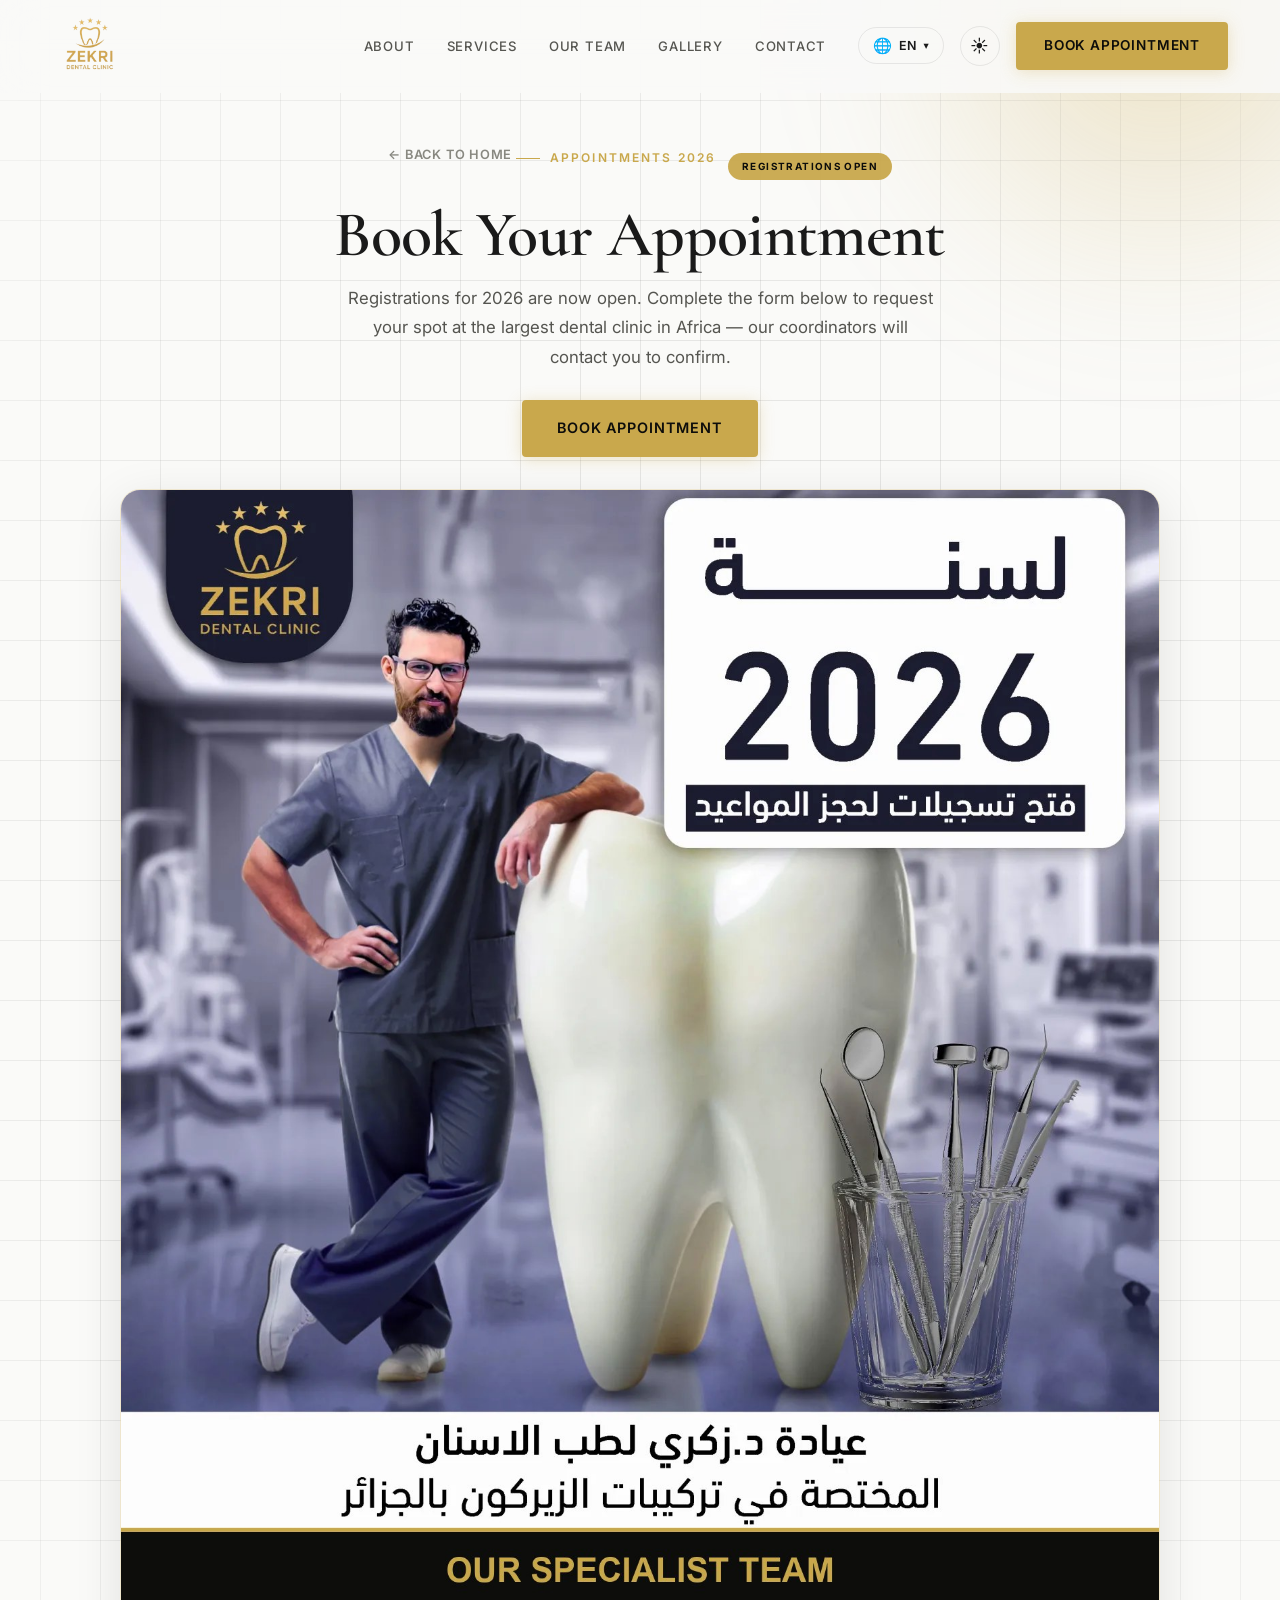
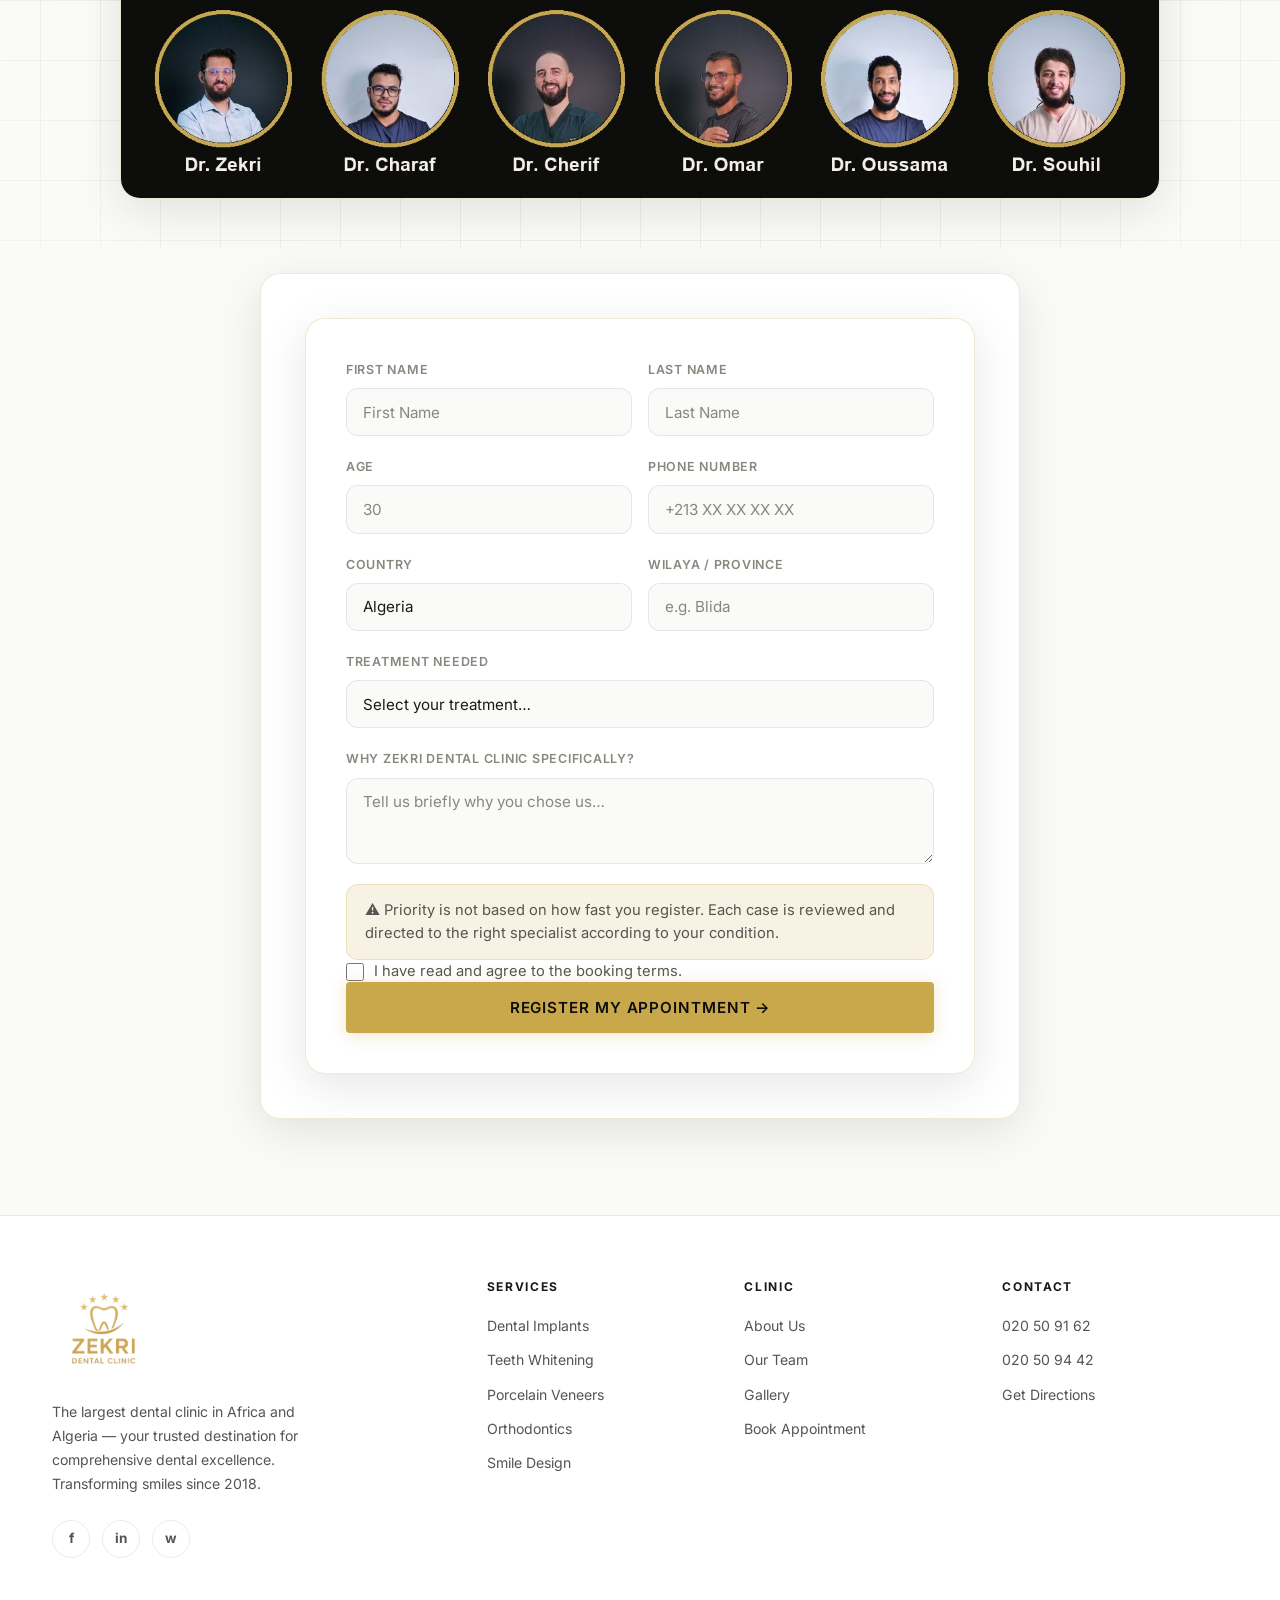
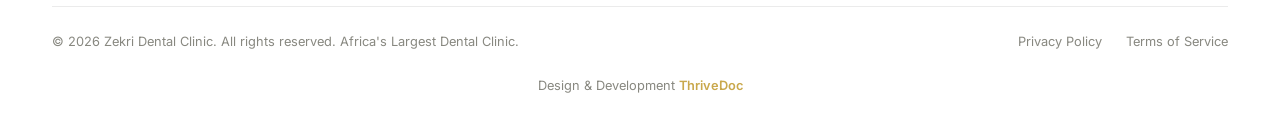
==== appointments.html @ 93ea575d "add zekri website" ====
<!DOCTYPE html>
<html lang="en" dir="ltr" data-theme="light">
<head>
  <meta charset="UTF-8" />
  <meta name="viewport" content="width=device-width, initial-scale=1.0" />
  <title>Book an Appointment — Zekri Dental Clinic</title>
  <link rel="preconnect" href="https://fonts.googleapis.com" />
  <link rel="preconnect" href="https://fonts.gstatic.com" crossorigin />
  <link href="https://fonts.googleapis.com/css2?family=Cormorant+Garamond:ital,wght@0,300;0,400;0,500;0,600;0,700;1,300;1,400&family=Inter:wght@300;400;500;600&family=Cairo:wght@400;500;600;700&display=swap" rel="stylesheet" />
  <link rel="icon" type="image/png" href="logo-mark.png" />
  <link rel="stylesheet" href="style.css?v=27" />
</head>
<body>

  <!-- ═══════════════ NAVIGATION ═══════════════ -->
  <nav class="nav" id="nav">
    <div class="nav__inner">
      <a href="/" class="nav__logo">
        <img src="logo.png?v=27" alt="Zekri Dental Clinic" class="nav__logo-img" />
      </a>

      <ul class="nav__links">
        <li><a href="/#about" data-i18n="nav.about">About</a></li>
        <li><a href="/#services" data-i18n="nav.services">Services</a></li>
        <li><a href="/doctors" data-i18n="nav.team">Our Team</a></li>
        <li><a href="/#gallery" data-i18n="nav.gallery">Gallery</a></li>
        <li><a href="/#contact" data-i18n="nav.contact">Contact</a></li>
      </ul>

      <div class="nav__actions">
        <div class="lang-switch" id="langSwitch">
          <button class="lang-switch__btn" id="langBtn" aria-label="Language">
            <span class="lang-switch__globe">🌐</span>
            <span class="lang-switch__current" id="langCurrent">EN</span>
            <span class="lang-switch__chev">▾</span>
          </button>
          <ul class="lang-switch__menu" id="langMenu">
            <li><button data-lang="en"><span>🇬🇧</span> English</button></li>
            <li><button data-lang="fr"><span>🇫🇷</span> Français</button></li>
            <li><button data-lang="ar"><span>🇩🇿</span> العربية</button></li>
          </ul>
        </div>

        <button class="theme-toggle" id="themeToggle" aria-label="Toggle theme">
          <span class="theme-toggle__icon">☀</span>
        </button>
        <a href="#appt-form" class="btn btn--gold" data-i18n="nav.book">Book Appointment</a>
        <button class="nav__burger" id="burger" aria-label="Menu">
          <span></span><span></span><span></span>
        </button>
      </div>
    </div>

    <div class="nav__mobile" id="mobileMenu">
      <ul>
        <li><a href="/#about" class="mobile-link" data-i18n="nav.about">About</a></li>
        <li><a href="/#services" class="mobile-link" data-i18n="nav.services">Services</a></li>
        <li><a href="/doctors" class="mobile-link" data-i18n="nav.team">Our Team</a></li>
        <li><a href="/#gallery" class="mobile-link" data-i18n="nav.gallery">Gallery</a></li>
        <li><a href="/#contact" class="mobile-link" data-i18n="nav.contact">Contact</a></li>
        <li><a href="#appt-form" class="btn btn--gold mobile-link" data-i18n="nav.book">Book Appointment</a></li>
      </ul>
    </div>
  </nav>

  <!-- ═══════════════ HERO ═══════════════ -->
  <header class="appt-hero">
    <div class="hero__bg">
      <div class="hero__orb hero__orb--1"></div>
      <div class="hero__grid"></div>
    </div>
    <div class="container appt-hero__inner">
      <div class="appt-hero__head reveal">
        <a href="/" class="docs-hero__back" data-i18n="docs.back">← Back to Home</a>
        <div class="appt-hero__eyebrow-row">
          <span class="section-eyebrow" data-i18n="appt.eyebrow">Appointments 2026</span>
          <span class="appt-openpill" data-i18n="appt.open">Registrations Open</span>
        </div>
        <h1 class="appt-hero__title" data-i18n="appt.title">Book Your Appointment</h1>
        <p class="appt-hero__intro" data-i18n="appt.intro">Registrations for 2026 are now open. Complete the form below to request your spot at the largest dental clinic in Africa — our coordinators will contact you to confirm.</p>
        <a href="#appt-form" class="btn btn--gold btn--lg" data-i18n="nav.book">Book Appointment</a>
      </div>

      <div class="appt-poster reveal reveal--delay-1">
        <img src="team-poster.jpg?v=27" alt="Zekri Dental Clinic — Appointments 2026 &amp; Our Specialist Team" />
      </div>
    </div>
  </header>

  <!-- ═══════════════ APPOINTMENT FORM ═══════════════ -->
  <main class="appt-main section" id="appt-form">
    <div class="container">
      <div class="appt-form-card reveal">
        <form class="booking__form" id="bookingForm" onsubmit="handleBooking(event)">

          <div class="form-row">
            <div class="form-group">
              <label for="fname" data-i18n="form.fname">First Name</label>
              <input type="text" id="fname" placeholder="Ahmed" data-i18n-ph="form.fname" required />
            </div>
            <div class="form-group">
              <label for="lname" data-i18n="form.lname">Last Name</label>
              <input type="text" id="lname" placeholder="Benali" data-i18n-ph="form.lname" required />
            </div>
          </div>

          <div class="form-row">
            <div class="form-group">
              <label for="age" data-i18n="form.age">Age</label>
              <input type="number" id="age" min="1" max="120" placeholder="30" required />
            </div>
            <div class="form-group">
              <label for="phone" data-i18n="form.phone">Phone Number</label>
              <input type="tel" id="phone" placeholder="+213 XX XX XX XX" required />
            </div>
          </div>

          <div class="form-row">
            <div class="form-group">
              <label for="country" data-i18n="form.country">Country</label>
              <input type="text" id="country" value="Algeria" required />
            </div>
            <div class="form-group">
              <label for="wilaya" data-i18n="form.wilaya">Wilaya / Province</label>
              <input type="text" id="wilaya" placeholder="e.g. Blida" data-i18n-ph="form.wilaya.ph" required />
            </div>
          </div>

          <div class="form-group">
            <label for="problem" data-i18n="form.problem">Treatment Needed</label>
            <select id="problem" required>
              <option value="" disabled selected data-i18n="form.problem.ph">Select your treatment…</option>
              <option value="zirconia" data-i18n="form.cat.zirconia">Zirconium Crowns or Dental Implants</option>
              <option value="fillings" data-i18n="form.cat.fillings">Fillings & Dental Treatment</option>
              <option value="ortho" data-i18n="form.cat.ortho">Orthodontics (ODF)</option>
              <option value="whitening" data-i18n="form.cat.whitening">Teeth Whitening</option>
            </select>
          </div>

          <!-- Shown only when Zirconium / Implants is selected -->
          <div class="appt-conditional" id="zirconiaBlock" hidden>
            <div class="appt-price" data-i18n="form.zircprice">Zirconium crowns — 43,000 DZD</div>
            <div class="form-group">
              <label for="treattype" data-i18n="form.treattype">Type of Restoration</label>
              <select id="treattype">
                <option value="" disabled selected data-i18n="form.tt.ph">Select restoration type…</option>
                <option data-i18n="form.tt.noimplant">Crowns without implants</option>
                <option data-i18n="form.tt.someimplant">Crowns with some implants</option>
                <option data-i18n="form.tt.fullimplant">Full implantation</option>
              </select>
            </div>
            <div class="appt-notice appt-notice--sm" data-i18n="form.ceramic">⚠️ Ceramic crowns are not available this year.</div>
          </div>

          <div class="form-group">
            <label for="why" data-i18n="form.why">Why Zekri Dental Clinic specifically?</label>
            <textarea id="why" rows="3" placeholder="Tell us briefly why you chose us…" data-i18n-ph="form.why.ph"></textarea>
          </div>

          <div class="appt-notice" data-i18n="form.notice">⚠️ Priority is based on your dental case — not on how quickly you register.</div>

          <label class="appt-check">
            <input type="checkbox" id="terms" required />
            <span data-i18n="form.terms">I have read and agree to the booking terms.</span>
          </label>

          <button type="submit" class="btn btn--gold btn--full" data-i18n="form.register">Register My Appointment →</button>

          <div class="form-success" id="formSuccess" data-i18n="form.success">
            ✓ Thank you! We will contact you within 24 hours.
          </div>
        </form>
      </div>
    </div>
  </main>

  <!-- ═══════════════ FOOTER ═══════════════ -->
  <footer class="footer">
    <div class="container">
      <div class="footer__top">
        <div class="footer__brand">
          <a href="/" class="nav__logo">
            <img src="logo.png?v=27" alt="Zekri Dental Clinic" class="nav__logo-img" />
          </a>
          <p data-i18n="footer.tagline">The largest dental clinic in Africa and Algeria — your trusted destination for comprehensive dental excellence.</p>
          <div class="footer__social">
            <a href="https://www.facebook.com/cabinetdentairezekri/" target="_blank" rel="noopener" aria-label="Facebook">f</a>
            <a href="https://www.instagram.com/zekri_dental_clinic/" target="_blank" rel="noopener" aria-label="Instagram">in</a>
            <a href="#" aria-label="WhatsApp">w</a>
          </div>
        </div>

        <div class="footer__links">
          <div class="footer__col">
            <h4 data-i18n="footer.services">Services</h4>
            <ul>
              <li><a href="/#services" data-i18n="srv.implants.t">Dental Implants</a></li>
              <li><a href="/#services" data-i18n="srv.whitening.t">Teeth Whitening</a></li>
              <li><a href="/#services" data-i18n="srv.veneers.t">Porcelain Veneers</a></li>
              <li><a href="/#services" data-i18n="srv.ortho.t">Orthodontics</a></li>
              <li><a href="/#services" data-i18n="srv.smile.t">Smile Design</a></li>
            </ul>
          </div>
          <div class="footer__col">
            <h4 data-i18n="footer.clinic">Clinic</h4>
            <ul>
              <li><a href="/#about" data-i18n="footer.about">About Us</a></li>
              <li><a href="/doctors" data-i18n="nav.team">Our Team</a></li>
              <li><a href="/#gallery" data-i18n="nav.gallery">Gallery</a></li>
              <li><a href="/appointments" data-i18n="nav.book">Book Appointment</a></li>
            </ul>
          </div>
          <div class="footer__col">
            <h4 data-i18n="footer.contact">Contact</h4>
            <ul>
              <li><a href="tel:020509162">020 50 91 62</a></li>
              <li><a href="tel:020509442">020 50 94 42</a></li>
              <li><a href="https://share.google/34iK57y8YLto9mi32" target="_blank" rel="noopener" data-i18n="contact.directions">Get Directions</a></li>
            </ul>
          </div>
        </div>
      </div>

      <div class="footer__bottom">
        <p data-i18n="footer.copyright">© 2026 Zekri Dental Clinic. All rights reserved. Africa's Largest Dental Clinic.</p>
        <div class="footer__bottom-links">
          <a href="#" data-i18n="footer.privacy">Privacy Policy</a>
          <a href="#" data-i18n="footer.terms">Terms of Service</a>
        </div>
        <p class="footer__credit"><span data-i18n="footer.credit">Conception &amp; Design</span> <a href="https://www.thrivedoc.co/" target="_blank" rel="noopener">ThriveDoc</a></p>
      </div>
    </div>
  </footer>

  <script src="translations.js?v=27"></script>
  <script src="script.js?v=27"></script>
</body>
</html>
---- style.css ----
:root { --gold: #C9A84C; --gold-light: #E8C97A; --gold-dark: #9A7A2E; --gold-glow: rgba(201, 168, 76, 0.15); --gold-border: rgba(201, 168, 76, 0.25); --bg: #FAFAF8; --bg-2: #F4F1EB; --bg-card: #FFFFFF; --text: #1A1A1A; --text-2: #555550; --text-3: #888880; --border: rgba(0,0,0,0.08); --shadow: 0 4px 24px rgba(0,0,0,0.06); --shadow-lg: 0 12px 48px rgba(0,0,0,0.10); --nav-bg: rgba(250, 250, 248, 0.85); --radius: 12px; --radius-lg: 20px; --transition: 0.35s cubic-bezier(0.4,0,0.2,1); }

[data-theme="dark"] { --bg: #0D0D0B; --bg-2: #141410; --bg-card: #1A1A16; --text: #F5F0E8; --text-2: #C0BAA8; --text-3: #706A58; --border: rgba(255,255,255,0.07); --shadow: 0 4px 24px rgba(0,0,0,0.4); --shadow-lg: 0 12px 48px rgba(0,0,0,0.6); --nav-bg: rgba(13, 13, 11, 0.90); }

*, ::before, ::after { box-sizing: border-box; margin: 0px; padding: 0px; }

html { scroll-behavior: smooth; font-size: 16px; }

body { font-family: Inter, system-ui, sans-serif; background: var(--bg); color: var(--text); line-height: 1.7; transition: background var(--transition), color var(--transition); overflow-x: hidden; }

img { display: block; max-width: 100%; }

a { text-decoration: none; color: inherit; }

ul { list-style: none; }

button { cursor: pointer; border-width: medium; border-style: none; border-color: currentcolor; border-image: initial; background: none; font-family: inherit; }

input, select, textarea { font-family: inherit; }

.container { max-width: 1240px; margin: 0px auto; padding: 0px 2rem; }

.section { padding: 6rem 0px; }

h1, h2, h3, h4 { font-family: "Cormorant Garamond", Georgia, serif; line-height: 1.15; letter-spacing: -0.01em; }

em { font-style: italic; color: var(--gold); }

.section-eyebrow { display: inline-flex; align-items: center; gap: 0.6rem; font-size: 0.75rem; font-weight: 600; letter-spacing: 0.18em; text-transform: uppercase; color: var(--gold); margin-bottom: 1rem; }

.section-eyebrow::before { content: ""; width: 24px; height: 1px; background: var(--gold); }

.section-title { font-size: clamp(2rem, 4vw, 3rem); font-weight: 500; margin-bottom: 1rem; }

.section-sub { font-size: 1.05rem; color: var(--text-2); max-width: 560px; }

.section-header { text-align: center; margin-bottom: 4rem; }

.section-header .section-sub { margin: 0px auto; }

.btn { display: inline-flex; align-items: center; gap: 0.5rem; padding: 0.75rem 1.75rem; border-radius: 4px; font-size: 0.85rem; font-weight: 600; letter-spacing: 0.06em; text-transform: uppercase; transition: all var(--transition); white-space: nowrap; }

.btn--gold { background: var(--gold); color: rgb(13, 13, 11); box-shadow: rgba(201, 168, 76, 0.3) 0px 2px 16px; }

.btn--gold:hover { background: var(--gold-light); box-shadow: rgba(201, 168, 76, 0.5) 0px 4px 28px; transform: translateY(-1px); }

.btn--ghost { background: transparent; color: var(--text); border: 1px solid var(--border); }

.btn--ghost:hover { border-color: var(--gold); color: var(--gold); }

.btn--lg { padding: 1rem 2.2rem; font-size: 0.9rem; }

.btn--full { width: 100%; justify-content: center; padding: 1rem; font-size: 0.95rem; }

.reveal { opacity: 0; transform: translateY(32px); transition: opacity 0.7s, transform 0.7s; }

.reveal.visible { opacity: 1; transform: translateY(0px); }

.reveal--delay-1 { transition-delay: 0.1s; }

.reveal--delay-2 { transition-delay: 0.2s; }

.reveal--delay-3 { transition-delay: 0.3s; }

.reveal--delay-4 { transition-delay: 0.4s; }

.nav { position: fixed; top: 0px; left: 0px; right: 0px; z-index: 1000; background: var(--nav-bg); backdrop-filter: blur(20px); border-bottom: 1px solid transparent; transition: all var(--transition); }

.nav.scrolled { border-bottom-color: var(--gold-border); box-shadow: var(--shadow); }

.nav__inner { max-width: 1240px; margin: 0px auto; padding: 0px 2rem; height: 92px; display: flex; align-items: center; gap: 2rem; }

.nav__logo { display: flex; align-items: center; gap: 0.6rem; flex-shrink: 0; }

.nav__logo-img { height: 76px; width: auto; display: block; flex-shrink: 0; }

.footer__brand .nav__logo-img { height: 104px; }

@media (max-width: 560px) {
  .nav__logo-img { height: 60px; }
}

.nav__logo-text { font-family: "Cormorant Garamond", serif; font-size: 1.4rem; font-weight: 600; letter-spacing: 0.12em; color: var(--text); }

.nav__logo-sub { font-size: 0.6rem; font-weight: 600; letter-spacing: 0.2em; text-transform: uppercase; color: var(--gold); padding-left: 0.4rem; border-left: 1px solid var(--gold-border); }

.nav__links { display: flex; align-items: center; gap: 2rem; margin-left: auto; }

.nav__links a { font-size: 0.82rem; font-weight: 500; letter-spacing: 0.06em; text-transform: uppercase; color: var(--text-2); transition: color var(--transition); position: relative; }

.nav__links a::after { content: ""; position: absolute; bottom: -3px; left: 0px; width: 0px; height: 1px; background: var(--gold); transition: width var(--transition); }

.nav__links a:hover { color: var(--gold); }

.nav__links a:hover::after { width: 100%; }

.nav__actions { display: flex; align-items: center; gap: 1rem; flex-shrink: 0; }

.theme-toggle { width: 40px; height: 40px; border-radius: 50%; border: 1px solid var(--border); display: flex; align-items: center; justify-content: center; font-size: 1.1rem; transition: all var(--transition); color: var(--text); }

.theme-toggle:hover { border-color: var(--gold); color: var(--gold); }

.lang-switch { position: relative; }

.lang-switch__btn { display: flex; align-items: center; gap: 0.4rem; padding: 0.5rem 0.85rem; border: 1px solid var(--border); border-radius: 100px; color: var(--text); font-size: 0.78rem; font-weight: 600; letter-spacing: 0.05em; transition: all var(--transition); }

.lang-switch__btn:hover { border-color: var(--gold); color: var(--gold); }

.lang-switch__globe { font-size: 0.95rem; }

.lang-switch__chev { font-size: 0.65rem; transition: transform var(--transition); }

.lang-switch.open .lang-switch__chev { transform: rotate(180deg); }

.lang-switch__menu { position: absolute; top: calc(100% + 0.5rem); right: 0px; min-width: 160px; background: var(--bg-card); border: 1px solid var(--gold-border); border-radius: var(--radius); box-shadow: var(--shadow-lg); padding: 0.4rem; opacity: 0; visibility: hidden; transform: translateY(-8px); transition: all var(--transition); z-index: 1100; }

.lang-switch.open .lang-switch__menu { opacity: 1; visibility: visible; transform: translateY(0px); }

.lang-switch__menu li { width: 100%; }

.lang-switch__menu button { display: flex; align-items: center; gap: 0.7rem; width: 100%; padding: 0.65rem 0.85rem; border-radius: 8px; color: var(--text-2); font-size: 0.9rem; font-weight: 500; text-align: left; transition: all var(--transition); }

.lang-switch__menu button span { font-size: 1.1rem; }

.lang-switch__menu button:hover { background: var(--gold-glow); color: var(--gold); }

.lang-switch__menu button.active { background: var(--gold-glow); color: var(--gold); }

.nav__burger { display: none; flex-direction: column; gap: 5px; padding: 8px; }

.nav__burger span { display: block; width: 22px; height: 2px; background: var(--text); transition: all var(--transition); border-radius: 2px; }

.nav__burger.open span:nth-child(1) { transform: translateY(7px) rotate(45deg); }

.nav__burger.open span:nth-child(2) { opacity: 0; }

.nav__burger.open span:nth-child(3) { transform: translateY(-7px) rotate(-45deg); }

.nav__mobile { display: none; padding: 1.5rem 2rem 2rem; border-top: 1px solid var(--border); }

.nav__mobile.open { display: block; }

.nav__mobile ul { display: flex; flex-direction: column; gap: 1rem; }

.nav__mobile a { font-size: 1rem; font-weight: 500; color: var(--text-2); }

.nav__mobile a:hover { color: var(--gold); }

.hero { min-height: 100vh; display: flex; align-items: center; justify-content: center; position: relative; padding: 10rem 2rem 6rem; overflow: hidden; }

.hero__bg { position: absolute; inset: 0px; pointer-events: none; }

.hero__orb { position: absolute; border-radius: 50%; filter: blur(80px); opacity: 0.35; }

.hero__orb--1 { width: 600px; height: 600px; background: radial-gradient(circle, var(--gold) 0%, transparent 70%); top: -200px; right: -100px; animation: 8s ease-in-out 0s infinite normal none running float; }

.hero__orb--2 { width: 400px; height: 400px; background: radial-gradient(circle, var(--gold-dark) 0%, transparent 70%); bottom: -100px; left: -100px; animation: 10s ease-in-out 0s infinite reverse none running float; }

@keyframes float { 
  0%, 100% { transform: translateY(0px) scale(1); }
  50% { transform: translateY(-30px) scale(1.05); }
}

.hero__grid { position: absolute; inset: 0px; background-image: linear-gradient(var(--border) 1px, transparent 1px),
    linear-gradient(90deg, var(--border) 1px, transparent 1px); background-size: 60px 60px; mask-image: radial-gradient(80% 80%, black 40%, transparent 100%); }

.hero__content { position: relative; text-align: center; max-width: 800px; }

.hero__badge { display: inline-flex; align-items: center; gap: 0.6rem; padding: 0.5rem 1.2rem; border: 1px solid var(--gold-border); border-radius: 100px; font-size: 0.78rem; font-weight: 600; letter-spacing: 0.1em; text-transform: uppercase; color: var(--gold); margin-bottom: 2rem; background: var(--gold-glow); }

.hero__badge-dot { width: 6px; height: 6px; border-radius: 50%; background: var(--gold); animation: 2s ease 0s infinite normal none running pulse; }

@keyframes pulse { 
  0%, 100% { opacity: 1; transform: scale(1); }
  50% { opacity: 0.5; transform: scale(1.4); }
}

.hero__title { font-size: clamp(3rem, 8vw, 6rem); font-weight: 400; line-height: 1.05; margin-bottom: 1.5rem; letter-spacing: -0.02em; }

.hero__sub { font-size: 1.1rem; color: var(--text-2); line-height: 1.8; margin-bottom: 2.5rem; }

.hero__cta { display: flex; gap: 1rem; justify-content: center; flex-wrap: wrap; margin-bottom: 4rem; }

.hero__stats { display: flex; align-items: center; justify-content: center; gap: 0px; flex-wrap: wrap; padding: 2rem; background: var(--bg-card); border: 1px solid var(--gold-border); border-radius: var(--radius-lg); box-shadow: var(--shadow-lg); }

.stat { display: flex; flex-direction: column; align-items: center; padding: 0px 2.5rem; }

.stat__num { font-family: "Cormorant Garamond", serif; font-size: 2.5rem; font-weight: 600; color: var(--gold); line-height: 1; }

.stat__label { font-size: 0.75rem; color: var(--text-3); text-transform: uppercase; letter-spacing: 0.08em; margin-top: 0.3rem; }

.stat__divider { width: 1px; height: 40px; background: var(--border); }

.hero__scroll { position: absolute; bottom: 2.5rem; left: 50%; transform: translateX(-50%); display: flex; flex-direction: column; align-items: center; gap: 0.75rem; color: var(--text-3); font-size: 0.7rem; letter-spacing: 0.14em; text-transform: uppercase; }

.hero__scroll-line { width: 1px; height: 40px; background: linear-gradient(to bottom, var(--gold), transparent); animation: 2s ease-in-out 0s infinite normal none running scrollLine; }

@keyframes scrollLine { 
  0%, 100% { opacity: 1; height: 40px; }
  50% { opacity: 0.4; height: 20px; }
}

.marquee-strip { background: var(--gold); overflow: hidden; padding: 0.9rem 0px; }

.marquee-track { display: flex; gap: 2rem; width: max-content; animation: 30s linear 0s infinite normal none running marquee; }

.marquee-track span { font-size: 0.8rem; font-weight: 600; letter-spacing: 0.12em; text-transform: uppercase; color: rgb(13, 13, 11); white-space: nowrap; }

.marquee-dot { color: rgba(13, 13, 11, 0.4) !important; }

@keyframes marquee { 
  0% { transform: translateX(0px); }
  100% { transform: translateX(-50%); }
}

.about { background: var(--bg-2); }

.about__grid { display: grid; grid-template-columns: 1fr 1fr; gap: 5rem; align-items: center; }

.about__img-wrap { position: relative; }

.about__img-placeholder { aspect-ratio: 4 / 5; background: var(--bg-card); border: 1px solid var(--gold-border); border-radius: var(--radius-lg); display: flex; align-items: center; justify-content: center; overflow: hidden; box-shadow: var(--shadow-lg); }

.about__img-icon { font-size: 8rem; opacity: 0.08; }

.about__img { position: absolute; inset: 0px; width: 100%; height: 100%; object-fit: cover; object-position: center top; }

.about__badge-float { position: absolute; top: -1.5rem; right: -1.5rem; background: var(--gold); color: rgb(13, 13, 11); border-radius: var(--radius); padding: 1.2rem 1.5rem; text-align: center; box-shadow: rgba(201, 168, 76, 0.4) 0px 8px 32px; }

.about__badge-num { display: block; font-family: "Cormorant Garamond", serif; font-size: 2rem; font-weight: 700; line-height: 1; }

.about__badge-txt { font-size: 0.7rem; font-weight: 600; letter-spacing: 0.1em; text-transform: uppercase; }

.about__accent-card { position: absolute; bottom: -1.5rem; left: -1.5rem; background: var(--bg-card); border: 1px solid var(--gold-border); border-radius: var(--radius); padding: 1.2rem 1.5rem; box-shadow: var(--shadow-lg); }

.about__accent-num { display: block; font-family: "Cormorant Garamond", serif; font-size: 1.8rem; font-weight: 600; color: var(--gold); line-height: 1; }

.about__accent-txt { font-size: 0.72rem; color: var(--text-3); text-transform: uppercase; letter-spacing: 0.08em; }

.about__lead { font-size: 1.15rem; font-weight: 500; color: var(--text); margin-bottom: 1rem; }

.about__body { color: var(--text-2); margin-bottom: 2rem; }

.about__pillars { display: flex; flex-direction: column; gap: 1.25rem; margin-bottom: 2rem; }

.pillar { display: flex; gap: 1rem; align-items: flex-start; }

.pillar__icon { color: var(--gold); font-size: 1.2rem; flex-shrink: 0; margin-top: 0.1rem; }

.pillar strong { display: block; font-weight: 600; margin-bottom: 0.2rem; }

.pillar p { font-size: 0.9rem; color: var(--text-2); margin: 0px; }

.services { background: var(--bg); }

.services__grid { display: grid; grid-template-columns: repeat(4, 1fr); gap: 1.5rem; }

.service-card { background: var(--bg-card); border: 1px solid var(--border); border-radius: var(--radius-lg); padding: 2rem 1.75rem; transition: all var(--transition); position: relative; overflow: hidden; }

.service-card::before { content: ""; position: absolute; top: 0px; left: 0px; right: 0px; height: 2px; background: linear-gradient(90deg, var(--gold), var(--gold-light)); transform: scaleX(0); transition: transform var(--transition); transform-origin: left center; }

.service-card:hover { border-color: var(--gold-border); box-shadow: var(--shadow-lg), 0 0 0 1px var(--gold-border); transform: translateY(-4px); }

.service-card:hover::before { transform: scaleX(1); }

.service-card__icon { width: 58px; height: 58px; margin-bottom: 1.5rem; border-radius: 16px; display: flex; align-items: center; justify-content: center; position: relative; overflow: hidden; background: var(--gold-glow); border: 1px solid var(--gold-border); transition: transform 0.45s cubic-bezier(0.34, 1.56, 0.64, 1), background 0.45s, border-color 0.45s, box-shadow 0.45s; }

.service-card__icon svg { width: 28px; height: 28px; fill: none; stroke: var(--gold); stroke-width: 1.6; stroke-linecap: round; stroke-linejoin: round; position: relative; z-index: 2; transition: stroke 0.45s, transform 0.55s cubic-bezier(0.34, 1.56, 0.64, 1); }

.service-card__icon::before { content: ""; position: absolute; inset: 0px; z-index: 1; background: linear-gradient(115deg, transparent 38%, rgba(232, 201, 122, 0.55) 50%, transparent 62%); transform: translateX(-130%); animation: 6s ease-in-out 0s infinite normal none running iconSheen; }

@keyframes iconSheen { 
  0%, 12%, 100% { transform: translateX(-130%); }
  20% { transform: translateX(130%); }
}

.services__grid .service-card:nth-child(2) .service-card__icon::before { animation-delay: 0.5s; }

.services__grid .service-card:nth-child(3) .service-card__icon::before { animation-delay: 1s; }

.services__grid .service-card:nth-child(4) .service-card__icon::before { animation-delay: 1.5s; }

.services__grid .service-card:nth-child(5) .service-card__icon::before { animation-delay: 2s; }

.services__grid .service-card:nth-child(6) .service-card__icon::before { animation-delay: 2.5s; }

.services__grid .service-card:nth-child(7) .service-card__icon::before { animation-delay: 3s; }

.services__grid .service-card:nth-child(8) .service-card__icon::before { animation-delay: 3.5s; }

.service-card:hover .service-card__icon { background: linear-gradient(135deg, var(--gold-dark), var(--gold) 55%, var(--gold-light)); border-color: var(--gold); box-shadow: rgba(201, 168, 76, 0.45) 0px 10px 26px; transform: translateY(-5px) rotate(-7deg) scale(1.05); }

.service-card:hover .service-card__icon svg { stroke: rgb(13, 13, 11); transform: rotate(7deg) scale(1.08); }

@media (prefers-reduced-motion: reduce) {
  .service-card__icon::before { animation: auto ease 0s 1 normal none running none; }
}

.service-card h3 { font-family: "Cormorant Garamond", serif; font-size: 1.3rem; font-weight: 600; margin-bottom: 0.75rem; }

.service-card p { font-size: 0.88rem; color: var(--text-2); line-height: 1.65; margin-bottom: 1.25rem; }

.service-card__tag { display: inline-block; padding: 0.2rem 0.7rem; background: var(--gold-glow); border: 1px solid var(--gold-border); border-radius: 100px; font-size: 0.68rem; font-weight: 600; letter-spacing: 0.1em; text-transform: uppercase; color: var(--gold); margin-bottom: 1rem; }

.service-card__link { font-size: 0.82rem; font-weight: 600; color: var(--gold); letter-spacing: 0.04em; transition: gap var(--transition); display: inline-flex; gap: 0.4rem; }

.service-card__link:hover { gap: 0.7rem; }

.experience-banner { background: linear-gradient(135deg, var(--gold-dark) 0%, var(--gold) 50%, var(--gold-light) 100%); padding: 5rem 0px; }

[data-theme="dark"] .experience-banner { background: linear-gradient(135deg, rgb(26, 22, 0) 0%, rgb(42, 32, 0) 50%, rgb(26, 22, 0) 100%); border-top: 1px solid var(--gold-border); border-bottom: 1px solid var(--gold-border); }

.experience-banner__inner { display: grid; grid-template-columns: 1fr 1fr; gap: 4rem; align-items: center; }

.experience-banner__text h2 { font-size: clamp(1.8rem, 3vw, 2.6rem); font-weight: 500; color: rgb(13, 13, 11); margin-bottom: 1rem; }

[data-theme="dark"] .experience-banner__text h2 { color: var(--text); }

.experience-banner__text h2 em { color: rgb(13, 13, 11); font-style: italic; }

[data-theme="dark"] .experience-banner__text h2 em { color: var(--gold); }

.experience-banner__text p { color: rgba(13, 13, 11, 0.75); margin-bottom: 2rem; line-height: 1.8; }

[data-theme="dark"] .experience-banner__text p { color: var(--text-2); }

[data-theme="dark"] .experience-banner__text .btn--gold { background: var(--gold); color: rgb(13, 13, 11); }

.experience-banner__features { display: grid; grid-template-columns: 1fr 1fr; gap: 1rem; }

.exp-feat { display: flex; align-items: center; gap: 0.75rem; background: rgba(13, 13, 11, 0.12); border-radius: var(--radius); padding: 0.9rem 1.1rem; font-size: 0.85rem; font-weight: 600; color: rgb(13, 13, 11); }

[data-theme="dark"] .exp-feat { background: rgba(201, 168, 76, 0.1); color: var(--text); border: 1px solid var(--gold-border); }

.exp-feat__icon { display: inline-flex; align-items: center; justify-content: center; width: 26px; height: 26px; flex-shrink: 0; }

.exp-feat__icon svg { width: 22px; height: 22px; fill: none; stroke: rgb(13, 13, 11); stroke-width: 1.7; stroke-linecap: round; stroke-linejoin: round; transition: transform 0.4s cubic-bezier(0.34, 1.56, 0.64, 1); }

[data-theme="dark"] .exp-feat__icon svg { stroke: var(--gold); }

.exp-feat:hover .exp-feat__icon svg { transform: scale(1.15); }

.team { background: var(--bg-2); }

.team__grid { display: grid; grid-template-columns: repeat(4, 1fr); gap: 1.5rem; }

.team-card { background: var(--bg-card); border: 1px solid var(--border); border-radius: var(--radius-lg); overflow: hidden; transition: all var(--transition); }

.team-card:hover { border-color: var(--gold-border); box-shadow: var(--shadow-lg); transform: translateY(-4px); }

.team-card__photo { height: 240px; background: linear-gradient(135deg, var(--gold-dark), var(--gold)); display: flex; align-items: center; justify-content: center; position: relative; overflow: hidden; }

.team-card__img { position: absolute; inset: 0px; width: 100%; height: 100%; object-fit: cover; object-position: center 20%; transition: transform 0.6s cubic-bezier(0.4, 0, 0.2, 1); }

.team-card:hover .team-card__img { transform: scale(1.06); }

.team-card__avatar { width: 80px; height: 80px; border-radius: 50%; background: rgba(255, 255, 255, 0.2); border: 2px solid rgba(255, 255, 255, 0.4); display: flex; align-items: center; justify-content: center; font-family: "Cormorant Garamond", serif; font-size: 1.6rem; font-weight: 600; color: white; }

.team-card__info { padding: 1.5rem; }

.team-card__info h3 { font-family: "Cormorant Garamond", serif; font-size: 1.3rem; font-weight: 600; margin-bottom: 0.3rem; }

.team-card__role { display: block; font-size: 0.75rem; font-weight: 600; color: var(--gold); text-transform: uppercase; letter-spacing: 0.08em; margin-bottom: 0.75rem; }

.team-card__info p { font-size: 0.85rem; color: var(--text-2); line-height: 1.6; margin-bottom: 1rem; }

.team-card__creds { display: flex; flex-direction: column; gap: 0.3rem; }

.team-card__creds span { font-size: 0.78rem; color: var(--text-3); }

.team__more { margin-top: 2.5rem; display: flex; align-items: center; justify-content: space-between; gap: 2rem; flex-wrap: wrap; padding: 2rem 2.5rem; background: var(--bg-card); border: 1px solid var(--gold-border); border-radius: var(--radius-lg); box-shadow: var(--shadow); position: relative; overflow: hidden; }

.team__more::before { content: ""; position: absolute; inset: 0px; background: radial-gradient(ellipse 50% 100% at 0% 50%, var(--gold-glow), transparent 70%); pointer-events: none; }

.team__more-text { display: flex; align-items: center; gap: 1.5rem; position: relative; }

.team__more-num { font-family: "Cormorant Garamond", serif; font-size: 3.2rem; font-weight: 700; color: var(--gold); line-height: 1; flex-shrink: 0; }

.team__more-text strong { display: block; font-size: 1.1rem; font-weight: 600; margin-bottom: 0.25rem; }

.team__more-text p { font-size: 0.9rem; color: var(--text-2); margin: 0px; max-width: 440px; }

.team__more .btn { position: relative; flex-shrink: 0; }

@media (max-width: 600px) {
  .team__more { flex-direction: column; align-items: flex-start; padding: 1.75rem; }
  .team__more-num { font-size: 2.6rem; }
}

.docs-hero { position: relative; padding: 11rem 0px 3.5rem; overflow: hidden; text-align: center; background: var(--bg-2); border-bottom: 1px solid var(--border); }

.docs-hero__inner { position: relative; }

.docs-hero__back { display: inline-block; font-size: 0.8rem; font-weight: 600; letter-spacing: 0.06em; text-transform: uppercase; color: var(--text-3); margin-bottom: 1.5rem; transition: color var(--transition); }

.docs-hero__back:hover { color: var(--gold); }

.docs-hero .section-eyebrow::before { display: none; }

.docs-hero__title { font-size: clamp(2.4rem, 5vw, 3.8rem); font-weight: 500; margin-bottom: 1rem; }

.docs-hero__sub { font-size: 1.05rem; color: var(--text-2); max-width: 580px; margin: 0px auto; }

.docs-main { background: var(--bg); }

.dept { margin-bottom: 3.5rem; }

.dept:last-child { margin-bottom: 0px; }

.dept__title { display: flex; align-items: center; gap: 1.25rem; font-family: "Cormorant Garamond", serif; font-size: 1.7rem; font-weight: 600; margin-bottom: 1.75rem; }

.dept__title::after { content: ""; flex: 1 1 0%; height: 1px; background: var(--border); }

.dept__count { flex: 0 0 auto; font-family: Inter, sans-serif; font-size: 0.72rem; font-weight: 700; color: var(--gold); background: var(--gold-glow); border: 1px solid var(--gold-border); border-radius: 100px; padding: 0.2rem 0.7rem; letter-spacing: 0.04em; }

.team-card__avatar--icon { background: rgba(255, 255, 255, 0.16); }

.team-card__avatar--f { background: linear-gradient(135deg, rgb(183, 110, 90), rgb(232, 180, 160)); }

.team-card__avatar svg { width: 36px; height: 36px; fill: none; stroke: rgb(255, 255, 255); stroke-width: 1.5; stroke-linecap: round; stroke-linejoin: round; }

.docs-cta { background: linear-gradient(135deg, var(--gold-dark) 0%, var(--gold) 50%, var(--gold-light) 100%); padding: 4rem 0px; }

[data-theme="dark"] .docs-cta { background: linear-gradient(135deg, rgb(26, 22, 0) 0%, rgb(42, 32, 0) 50%, rgb(26, 22, 0) 100%); border-top: 1px solid var(--gold-border); border-bottom: 1px solid var(--gold-border); }

.docs-cta__inner { display: flex; align-items: center; justify-content: space-between; gap: 2rem; flex-wrap: wrap; }

.docs-cta__inner h2 { font-size: clamp(1.6rem, 3vw, 2.4rem); font-weight: 500; color: rgb(13, 13, 11); }

[data-theme="dark"] .docs-cta__inner h2 { color: var(--text); }

[data-theme="dark"] .docs-cta__inner .btn--gold { background: var(--gold); color: rgb(13, 13, 11); }

@media (max-width: 600px) {
  .docs-cta__inner { flex-direction: column; text-align: center; }
}

.gallery { background: var(--bg); }

.vgallery { display: flex; flex-direction: column; gap: 1.75rem; }

.vcard { display: block; width: 100%; text-align: left; background: none; border-width: medium; border-style: none; border-color: currentcolor; border-image: initial; padding: 0px; cursor: pointer; font-family: inherit; }

.vcard__media { position: relative; aspect-ratio: 9 / 16; border-radius: var(--radius-lg); overflow: hidden; border: 1px solid var(--border); transition: transform var(--transition), box-shadow var(--transition), border-color var(--transition); }

.vcard--featured { display: grid; grid-template-columns: 300px 1fr; gap: 2.75rem; align-items: center; padding: 1.75rem; background: var(--bg-card); border: 1px solid var(--gold-border); border-radius: var(--radius-lg); position: relative; overflow: hidden; }

.vcard--featured::before { content: ""; position: absolute; inset: 0px; background: radial-gradient(ellipse 60% 80% at 85% 50%, var(--gold-glow), transparent 70%); pointer-events: none; }

.vcard--featured .vcard__media { width: 300px; max-width: 100%; box-shadow: var(--shadow-lg); }

.vcard__feat-text { position: relative; display: flex; flex-direction: column; align-items: flex-start; gap: 1rem; }

.vcard__feat-eyebrow { padding: 0.35rem 0.9rem; border-radius: 100px; background: rgba(201, 168, 76, 0.92); color: rgb(13, 13, 11); font-size: 0.68rem; font-weight: 700; letter-spacing: 0.16em; text-transform: uppercase; }

.vcard__feat-title { font-family: "Cormorant Garamond", serif; font-size: clamp(1.8rem, 3.4vw, 3rem); font-weight: 600; color: var(--text); line-height: 1.1; }

.vcard__feat-cta { display: inline-flex; align-items: center; gap: 0.4rem; margin-top: 0.4rem; color: var(--gold); font-weight: 600; font-size: 0.95rem; transition: gap var(--transition); }

.vcard--featured:hover .vcard__feat-cta { gap: 0.85rem; }

.vreels { display: grid; grid-template-columns: repeat(5, 1fr); gap: 1.25rem; }

.vcard:hover .vcard__media { transform: translateY(-5px); box-shadow: var(--shadow-lg); border-color: var(--gold-border); }

.vcard__video { position: absolute; inset: 0px; width: 100%; height: 100%; object-fit: cover; }

.vgrad--1 { background: linear-gradient(135deg, rgb(26, 20, 0), rgb(61, 46, 0)); }

.vgrad--2 { background: linear-gradient(135deg, rgb(13, 26, 13), rgb(26, 58, 26)); }

.vgrad--3 { background: linear-gradient(135deg, rgb(13, 13, 26), rgb(26, 26, 58)); }

.vgrad--4 { background: linear-gradient(135deg, rgb(26, 13, 13), rgb(58, 26, 26)); }

.vgrad--5 { background: linear-gradient(135deg, rgb(26, 26, 13), rgb(46, 46, 0)); }

.vgrad--6 { background: linear-gradient(135deg, rgb(13, 26, 24), rgb(14, 46, 42)); }

.vcard__badge { position: absolute; top: 0.9rem; left: 0.9rem; z-index: 3; padding: 0.28rem 0.7rem; border-radius: 100px; background: rgba(13, 13, 11, 0.55); backdrop-filter: blur(6px); border: 1px solid var(--gold-border); color: var(--gold); font-size: 0.62rem; font-weight: 700; letter-spacing: 0.14em; text-transform: uppercase; }

.vcard__play { position: absolute; z-index: 3; top: 50%; left: 50%; transform: translate(-50%, -50%); width: 62px; height: 62px; border-radius: 50%; display: flex; align-items: center; justify-content: center; background: rgba(201, 168, 76, 0.92); box-shadow: rgba(201, 168, 76, 0.45) 0px 8px 28px; transition: transform var(--transition), background var(--transition); }

.vcard__play::after { content: ""; position: absolute; inset: -8px; border-radius: 50%; border: 1px solid rgba(201, 168, 76, 0.5); animation: 2.6s ease-out 0s infinite normal none running playPulse; }

@keyframes playPulse { 
  0% { transform: scale(1); opacity: 0.7; }
  100% { transform: scale(1.5); opacity: 0; }
}

.vcard__play svg { width: 26px; height: 26px; fill: rgb(13, 13, 11); margin-left: 3px; }

.vcard:hover .vcard__play { transform: translate(-50%, -50%) scale(1.12); background: var(--gold-light); }

.vcard__play--lg { width: 78px; height: 78px; }

.vcard__play--lg svg { width: 32px; height: 32px; margin-left: 4px; }

.is-rtl .vcard__feat-text { align-items: flex-start; text-align: right; }

.vcard__media::after { content: ""; position: absolute; inset: 0px; z-index: 2; background: linear-gradient(transparent 55%, rgba(0, 0, 0, 0.45)); pointer-events: none; }

.vcard__info { padding: 1rem 0.25rem 0px; }

.vcard__tag { display: block; font-size: 0.7rem; font-weight: 600; letter-spacing: 0.12em; text-transform: uppercase; color: var(--gold); margin-bottom: 0.35rem; }

.vcard__info h3 { font-family: "Cormorant Garamond", serif; font-size: 1.35rem; font-weight: 600; color: var(--text); }

.vlightbox { position: fixed; inset: 0px; z-index: 9999; display: flex; align-items: center; justify-content: center; padding: 2rem; background: rgba(0, 0, 0, 0.92); backdrop-filter: blur(12px); animation: 0.3s ease 0s 1 normal none running fadeIn; }

@keyframes fadeIn { 
  0% { opacity: 0; }
  100% { opacity: 1; }
}

.vlightbox__inner { position: relative; width: min(960px, 100%); }

.vlightbox video { width: 100%; max-height: 80vh; border-radius: var(--radius-lg); background: rgb(0, 0, 0); box-shadow: rgba(0, 0, 0, 0.6) 0px 30px 80px; display: block; }

.vlightbox__msg { aspect-ratio: 16 / 9; display: flex; flex-direction: column; align-items: center; justify-content: center; gap: 0.5rem; border-radius: var(--radius-lg); border: 1px solid var(--gold-border); background: var(--bg-card); color: var(--text-2); text-align: center; padding: 2rem; }

.vlightbox__msg svg { width: 54px; height: 54px; fill: none; stroke: var(--gold); stroke-width: 1.4; }

.vlightbox__msg strong { color: var(--text); font-weight: 600; }

.vlightbox__title { margin-top: 1rem; text-align: center; font-family: "Cormorant Garamond", serif; font-size: 1.5rem; color: var(--gold-light); }

.vlightbox__close { position: absolute; top: -3rem; right: 0px; width: 42px; height: 42px; border-radius: 50%; border: 1px solid rgba(255, 255, 255, 0.25); color: rgb(255, 255, 255); font-size: 1.1rem; display: flex; align-items: center; justify-content: center; transition: all var(--transition); }

.vlightbox__close:hover { border-color: var(--gold); color: var(--gold); }

.is-rtl .vcard__badge { left: auto; right: 0.9rem; }

.is-rtl .vcard__info { text-align: right; }

.is-rtl .vlightbox__close { right: auto; left: 0px; }

@media (max-width: 860px) {
  .vreels { grid-template-columns: repeat(3, 1fr); }
}

@media (max-width: 760px) {
  .vcard--featured { grid-template-columns: 1fr; justify-items: center; text-align: center; gap: 1.5rem; }
  .vcard--featured .vcard__media { width: 260px; }
  .vcard__feat-text { align-items: center; }
  .is-rtl .vcard__feat-text { align-items: center; text-align: center; }
}

@media (max-width: 520px) {
  .vreels { grid-template-columns: repeat(2, 1fr); }
  .vcard__play--lg { width: 66px; height: 66px; }
}

@media (prefers-reduced-motion: reduce) {
  .vcard__play::after { animation: auto ease 0s 1 normal none running none; }
}

.booking { background: var(--bg); position: relative; }

.booking::before { content: ""; position: absolute; inset: 0px; background: radial-gradient(ellipse 60% 60% at 50% 50%, var(--gold-glow), transparent); pointer-events: none; }

.booking__inner { display: grid; grid-template-columns: 1fr 1.4fr; gap: 5rem; align-items: start; position: relative; }

.booking__content .section-title { margin-bottom: 1rem; }

.booking__content p { color: var(--text-2); margin-bottom: 2rem; }

.booking__promise { display: flex; flex-direction: column; gap: 0.6rem; }

.booking__promise span { font-size: 0.9rem; color: var(--text-2); display: flex; align-items: center; gap: 0.5rem; }

.booking__promise span::before { color: var(--gold); }

.booking__form { background: var(--bg-card); border: 1px solid var(--gold-border); border-radius: var(--radius-lg); padding: 2.5rem; box-shadow: var(--shadow-lg); }

.form-row { display: grid; grid-template-columns: 1fr 1fr; gap: 1rem; }

.form-group { display: flex; flex-direction: column; gap: 0.5rem; margin-bottom: 1.25rem; }

.form-group label { font-size: 0.78rem; font-weight: 600; letter-spacing: 0.06em; text-transform: uppercase; color: var(--text-3); }

.form-group input, .form-group select, .form-group textarea { padding: 0.85rem 1rem; background: var(--bg); border: 1px solid var(--border); border-radius: var(--radius); color: var(--text); font-size: 0.95rem; transition: border-color var(--transition), box-shadow var(--transition); outline: none; }

.form-group input:focus, .form-group select:focus, .form-group textarea:focus { border-color: var(--gold); box-shadow: 0 0 0 3px var(--gold-glow); }

.form-group input::placeholder, .form-group textarea::placeholder { color: var(--text-3); }

.form-group select { appearance: none; cursor: pointer; }

.form-group textarea { resize: vertical; }

.form-success { display: none; text-align: center; padding: 1rem; background: var(--gold-glow); border: 1px solid var(--gold-border); border-radius: var(--radius); color: var(--gold); font-weight: 600; margin-top: 1rem; font-size: 0.95rem; }

.form-success.visible { display: block; }

.contact { background: var(--bg-2); }

.contact__grid { display: grid; grid-template-columns: 1fr 1.5fr; gap: 3rem; align-items: start; }

.contact-info { display: flex; flex-direction: column; gap: 2rem; }

.contact-item { display: flex; gap: 1.25rem; align-items: flex-start; }

.contact-item__icon { width: 44px; height: 44px; border-radius: var(--radius); background: var(--gold-glow); border: 1px solid var(--gold-border); display: flex; align-items: center; justify-content: center; font-size: 1.1rem; flex-shrink: 0; }

.contact-item strong { display: block; font-weight: 600; margin-bottom: 0.3rem; }

.contact-item p { color: var(--text-2); font-size: 0.9rem; line-height: 1.65; margin: 0px; }

.contact-map { position: relative; background: var(--bg-card); border: 1px solid var(--gold-border); border-radius: var(--radius-lg); overflow: hidden; height: 440px; }

.contact-map__frame { width: 100%; height: 100%; border: 0px; display: block; filter: grayscale(0.15) contrast(1.03); }

[data-theme="dark"] .contact-map__frame { filter: invert(0.9) hue-rotate(180deg) brightness(0.95) contrast(0.9); }

.contact-map__btn { position: absolute; bottom: 1rem; left: 50%; transform: translateX(-50%); box-shadow: var(--shadow-lg); white-space: nowrap; }

.contact-phones { display: grid; grid-template-columns: repeat(2, max-content); gap: 0.4rem 1.5rem; }

.contact-phones a { color: var(--text-2); font-variant-numeric: tabular-nums; letter-spacing: 0.02em; transition: color var(--transition); }

.contact-item a { color: inherit; transition: color var(--transition); }

.contact-item a:hover, .contact-phones a:hover { color: var(--gold); }

.footer { background: var(--bg-card); border-top: 1px solid var(--gold-border); padding-top: 4rem; }

.footer__top { display: grid; grid-template-columns: 1fr 2fr; gap: 4rem; padding-bottom: 3rem; border-bottom: 1px solid var(--border); }

.footer__brand .nav__logo { margin-bottom: 1rem; }

.footer__brand p { font-size: 0.88rem; color: var(--text-2); line-height: 1.7; margin-bottom: 1.5rem; max-width: 280px; }

.footer__social { display: flex; gap: 0.75rem; }

.footer__social a { width: 38px; height: 38px; border-radius: 50%; border: 1px solid var(--border); display: flex; align-items: center; justify-content: center; font-size: 0.85rem; font-weight: 700; color: var(--text-2); transition: all var(--transition); }

.footer__social a:hover { border-color: var(--gold); color: var(--gold); }

.footer__links { display: grid; grid-template-columns: repeat(3, 1fr); gap: 2rem; }

.footer__col h4 { font-family: Inter, sans-serif; font-size: 0.75rem; font-weight: 700; letter-spacing: 0.14em; text-transform: uppercase; color: var(--text); margin-bottom: 1.25rem; }

.footer__col ul { display: flex; flex-direction: column; gap: 0.65rem; }

.footer__col li, .footer__col a { font-size: 0.88rem; color: var(--text-2); transition: color var(--transition); }

.footer__col a:hover { color: var(--gold); }

.footer__bottom { display: flex; justify-content: space-between; align-items: center; padding: 1.5rem 0px; flex-wrap: wrap; gap: 1rem; }

.footer__bottom p { font-size: 0.8rem; color: var(--text-3); }

.footer__bottom-links { display: flex; gap: 1.5rem; }

.footer__bottom-links a { font-size: 0.8rem; color: var(--text-3); transition: color var(--transition); }

.footer__bottom-links a:hover { color: var(--gold); }

.is-rtl { font-family: Cairo, Inter, system-ui, sans-serif; }

.is-rtl h1, .is-rtl h2, .is-rtl h3, .is-rtl h4, .is-rtl .nav__logo-text, .is-rtl .stat__num, .is-rtl .about__badge-num, .is-rtl .about__accent-num, .is-rtl .team-card__avatar { font-family: Cairo, "Cormorant Garamond", serif; font-weight: 700; }

.is-rtl .nav__logo { direction: ltr; }

.is-rtl .section-eyebrow::before { }

.is-rtl .nav__links a::after { left: auto; right: 0px; }

.is-rtl .about__badge-float { right: auto; left: -1.5rem; }

.is-rtl .about__accent-card { left: auto; right: -1.5rem; }

.is-rtl .testi-card::before { right: auto; left: 1.5rem; }

.is-rtl .service-card::before { transform-origin: right center; }

.is-rtl .form-group label, .is-rtl .lang-switch__menu button { text-align: right; }

.is-rtl .lang-switch__menu { right: auto; left: 0px; }

.is-rtl .booking__promise span::before, .is-rtl .footer__bottom { }

.is-rtl .hero__title { line-height: 1.25; }

.is-rtl .hero__scroll { letter-spacing: 0px; }

@media (max-width: 1100px) {
  .services__grid { grid-template-columns: repeat(2, 1fr); }
  .team__grid { grid-template-columns: repeat(2, 1fr); }
}

@media (max-width: 900px) {
  .nav__links { display: none; }
  .nav__burger { display: flex; }
  .nav__actions .btn { display: none; }
  .about__grid { grid-template-columns: 1fr; gap: 3rem; }
  .about__visual { max-width: 420px; margin: 0px auto; }
  .experience-banner__inner { grid-template-columns: 1fr; gap: 2.5rem; }
  .booking__inner { grid-template-columns: 1fr; gap: 3rem; }
  .contact__grid { grid-template-columns: 1fr; }
  .footer__top { grid-template-columns: 1fr; gap: 2.5rem; }
  .footer__links { grid-template-columns: repeat(2, 1fr); }
  .testimonials__grid { grid-template-columns: 1fr; }
}

@media (max-width: 680px) {
  .section { padding: 4rem 0px; }
  .services__grid { grid-template-columns: 1fr; }
  .team__grid { grid-template-columns: 1fr; }
  .gallery__grid { grid-template-columns: 1fr; }
  .gallery-item--tall, .gallery-item--wide { grid-area: auto; }
  .form-row { grid-template-columns: 1fr; }
  .hero__stats { gap: 0px; }
  .stat { padding: 0.75rem 1.25rem; }
  .stat__divider { display: none; }
  .footer__links { grid-template-columns: 1fr; }
  .footer__bottom { flex-direction: column; text-align: center; }
  .experience-banner__features { grid-template-columns: 1fr; }
}
/* ── Landing team: founder "boss" lead + photographed team row ── */
.team-lead { display: grid; grid-template-columns: 300px 1fr; gap: 2.75rem; align-items: center; background: var(--bg-card); border: 1px solid var(--gold-border); border-radius: var(--radius-lg); padding: 1.75rem; margin-bottom: 2rem; position: relative; overflow: hidden; box-shadow: var(--shadow-lg); }
.team-lead::before { content: ''; position: absolute; inset: 0; background: radial-gradient(ellipse 50% 80% at 90% 50%, var(--gold-glow), transparent 70%); pointer-events: none; }
.team-lead__photo { width: 300px; height: 360px; border-radius: var(--radius); overflow: hidden; border: 1px solid var(--gold-border); flex-shrink: 0; }
.team-lead__photo img { width: 100%; height: 100%; object-fit: cover; object-position: center 18%; }
.team-lead__info { position: relative; }
.team-lead__badge { display: inline-block; padding: 0.35rem 0.9rem; border-radius: 100px; background: rgba(201,168,76,0.92); color: #0D0D0B; font-size: 0.68rem; font-weight: 700; letter-spacing: 0.16em; text-transform: uppercase; }
.team-lead__info h3 { font-family: 'Cormorant Garamond', serif; font-size: clamp(2rem, 3.6vw, 3rem); font-weight: 600; color: var(--text); line-height: 1.05; margin: 0.9rem 0 0.4rem; }
.team-lead__role { display: block; color: var(--gold); font-weight: 600; font-size: 1.02rem; letter-spacing: 0.02em; }
.team-lead__bio { color: var(--text-2); font-size: 1rem; line-height: 1.7; margin-top: 1rem; max-width: 56ch; }
.team-row { display: grid; grid-template-columns: repeat(5, 1fr); gap: 1.25rem; }
@media (max-width: 1024px) { .team-row { grid-template-columns: repeat(3, 1fr); } }
@media (max-width: 760px) { .team-lead { grid-template-columns: 1fr; justify-items: center; text-align: center; gap: 1.5rem; } .team-lead__photo { width: 240px; height: 290px; } .team-lead__bio { margin-left: auto; margin-right: auto; } }
@media (max-width: 560px) { .team-row { grid-template-columns: repeat(2, 1fr); } }
.is-rtl .team-lead__bio { margin-left: 0; }

/* ── Appointments page ── */
.appt-hero { position: relative; padding: 140px 0 50px; overflow: hidden; }
.appt-hero__inner { position: relative; display: grid; grid-template-columns: 440px 1fr; gap: 3rem; align-items: center; }
.appt-hero__media { border-radius: var(--radius-lg); overflow: hidden; border: 1px solid var(--gold-border); box-shadow: var(--shadow-lg); }
.appt-hero__media img { display: block; width: 100%; height: auto; }
.appt-hero__title { font-family: 'Cormorant Garamond', serif; font-size: clamp(2.4rem, 5vw, 4rem); font-weight: 600; line-height: 1.05; color: var(--text); margin: 0.6rem 0 1rem; }
.appt-hero__intro { color: var(--text-2); font-size: 1.05rem; line-height: 1.75; max-width: 54ch; margin-bottom: 1.75rem; }
.appt-main { padding-top: 1.5rem; }
.appt-form-card { max-width: 760px; margin: 0 auto; background: var(--bg-card); border: 1px solid var(--gold-border); border-radius: var(--radius-lg); padding: clamp(1.5rem, 4vw, 2.75rem); box-shadow: var(--shadow-lg); }
.appt-notice { display: flex; gap: 0.5rem; background: var(--gold-glow); border: 1px solid var(--gold-border); border-radius: var(--radius); padding: 0.9rem 1.1rem; color: var(--text-2); font-size: 0.92rem; line-height: 1.55; }
.appt-check { display: flex; align-items: flex-start; gap: 0.65rem; font-size: 0.92rem; color: var(--text-2); cursor: pointer; line-height: 1.5; }
.appt-check input { margin-top: 0.15rem; width: 18px; height: 18px; accent-color: var(--gold); flex-shrink: 0; cursor: pointer; }
@media (max-width: 860px) { .appt-hero__inner { grid-template-columns: 1fr; gap: 2rem; } .appt-hero__media { max-width: 420px; margin: 0 auto; } .appt-hero__text { text-align: center; } .appt-hero__intro { margin-left: auto; margin-right: auto; } }
.is-rtl .appt-hero__intro { margin-right: 0; }

/* Appointments — conditional zirconia/implant block */
.appt-conditional { display: flex; flex-direction: column; gap: 1rem; padding: 1.25rem; border: 1px dashed var(--gold-border); border-radius: var(--radius); background: var(--gold-glow); }
.appt-conditional[hidden] { display: none; }
.appt-conditional .form-group { margin: 0; }
.appt-price { font-family: 'Cormorant Garamond', serif; font-weight: 700; font-size: 1.35rem; color: var(--gold); }
.appt-notice--sm { font-size: 0.86rem; padding: 0.7rem 0.9rem; }

/* Appointments hero — custom on-brand figure (replaces flyer) */
.appt-hero__media { border: none; box-shadow: none; overflow: visible; border-radius: 0; background: none; }
.appt-figure { position: relative; margin: 0; aspect-ratio: 4 / 5; border-radius: var(--radius-lg); overflow: hidden; border: 1px solid var(--gold-border); box-shadow: var(--shadow-lg); }
.appt-figure__photo { width: 100%; height: 100%; object-fit: cover; object-position: center 15%; display: block; }
.appt-figure::after { content: ''; position: absolute; inset: 0; background: linear-gradient(to top, rgba(0,0,0,0.72), rgba(0,0,0,0.05) 42%, transparent 62%); pointer-events: none; }
.appt-figure__badge { position: absolute; top: 1rem; inset-inline-end: 1rem; z-index: 2; background: rgba(201,168,76,0.96); color: #0D0D0B; border-radius: var(--radius); padding: 0.5rem 0.95rem; text-align: center; box-shadow: 0 6px 20px rgba(0,0,0,0.35); }
.appt-figure__year { display: block; font-family: 'Cormorant Garamond', serif; font-size: 1.7rem; font-weight: 700; line-height: 1; }
.appt-figure__open { display: block; font-size: 0.56rem; font-weight: 700; letter-spacing: 0.14em; text-transform: uppercase; margin-top: 2px; }
.appt-figure__cap { position: absolute; inset-inline-start: 1.15rem; bottom: 1.1rem; z-index: 2; }
.appt-figure__cap-name { font-family: 'Cormorant Garamond', serif; font-size: 1.35rem; font-weight: 600; color: #fff; display: block; line-height: 1.1; }
.appt-figure__cap-role { color: var(--gold-light); font-size: 0.72rem; letter-spacing: 0.14em; text-transform: uppercase; }

/* Appointments hero — team showcase */
.appt-hero__inner { display: block; }
.appt-hero__head { max-width: 820px; margin: 0 auto; text-align: center; }
.appt-hero__eyebrow-row { display: inline-flex; gap: 0.75rem; align-items: center; justify-content: center; flex-wrap: wrap; margin-bottom: 0.4rem; }
.appt-openpill { display: inline-block; padding: 0.3rem 0.85rem; border-radius: 100px; background: rgba(201,168,76,0.95); color: #0D0D0B; font-size: 0.62rem; font-weight: 700; letter-spacing: 0.14em; text-transform: uppercase; }
.appt-hero__head .appt-hero__intro { margin-left: auto; margin-right: auto; }
.appt-team { display: grid; grid-template-columns: repeat(6, 1fr); gap: 1rem; margin-top: 2.75rem; }
.appt-doc { position: relative; margin: 0; aspect-ratio: 3 / 4; border-radius: var(--radius); overflow: hidden; border: 1px solid var(--gold-border); box-shadow: var(--shadow); }
.appt-doc img { width: 100%; height: 100%; object-fit: cover; object-position: center 12%; display: block; transition: transform 0.5s cubic-bezier(0.4,0,0.2,1); }
.appt-doc:hover img { transform: scale(1.05); }
.appt-doc figcaption { position: absolute; inset-inline: 0; bottom: 0; padding: 0.9rem 0.4rem 0.55rem; background: linear-gradient(to top, rgba(0,0,0,0.85), transparent); color: #fff; font-size: 0.72rem; font-weight: 600; text-align: center; line-height: 1.2; }
@media (max-width: 900px) { .appt-team { grid-template-columns: repeat(3, 1fr); } }
@media (max-width: 520px) { .appt-team { grid-template-columns: repeat(2, 1fr); } }

/* Appointments — wide team poster hero */
.appt-poster { max-width: 1040px; margin: 2rem auto 0; border-radius: var(--radius-lg); overflow: hidden; border: 1px solid var(--gold-border); box-shadow: var(--shadow-lg); }
.appt-poster img { display: block; width: 100%; height: auto; }

/* ── The Zekri Legacy — brand film ── */
.legacy__cinema { position: relative; display: block; width: 100%; aspect-ratio: 16 / 9; padding: 0; border: 1px solid var(--gold-border); border-radius: var(--radius-lg); overflow: hidden; cursor: pointer; box-shadow: var(--shadow-lg); background: linear-gradient(135deg, var(--gold-dark), #0D0D0B 72%); }
.legacy__video { position: absolute; inset: 0; width: 100%; height: 100%; object-fit: cover; }
.legacy__overlay { position: absolute; inset: 0; background: radial-gradient(ellipse at center, rgba(13,13,11,0.30), rgba(13,13,11,0.74)); transition: background 0.4s ease; }
.legacy__cinema:hover .legacy__overlay { background: radial-gradient(ellipse at center, rgba(13,13,11,0.16), rgba(13,13,11,0.6)); }
.legacy__cinema .vcard__play--lg { position: absolute; top: 50%; left: 50%; transform: translate(-50%, -50%); z-index: 2; }
.legacy__cinema:hover .vcard__play--lg { transform: translate(-50%, -50%) scale(1.08); }
.legacy__watch { position: absolute; left: 50%; bottom: 8%; transform: translateX(-50%); z-index: 2; color: #fff; font-weight: 600; letter-spacing: 0.05em; font-size: 1rem; white-space: nowrap; }
@media (max-width: 600px) { .legacy__cinema { aspect-ratio: 4 / 3; } }

/* Phone numbers always read left-to-right (fixes RTL reversal) */
a[href^="tel:"] { unicode-bidi: isolate; direction: ltr; }

/* Footer credit — ThriveDoc */
.footer__credit { flex-basis: 100%; text-align: center; margin: 0.4rem 0 0; font-size: 0.8rem; color: var(--text-3); }
.footer__credit a { color: var(--gold); font-weight: 600; }
.footer__credit a:hover { text-decoration: underline; }

/* ═══════════════ MOBILE / TABLET REFINEMENTS ═══════════════ */
@media (max-width: 1000px) {
  .vreels { grid-template-columns: repeat(3, 1fr); }
}
@media (max-width: 768px) {
  .container { padding: 0 1.25rem; }
  .nav__inner { padding: 0 1.25rem; gap: 0.85rem; }
  .nav__actions { gap: 0.55rem; }
  .section-header { margin-bottom: 2.5rem; }
  /* gallery: featured card + reels stack */
  .vcard--featured { grid-template-columns: 1fr; gap: 1.5rem; padding: 1.25rem; }
  .vcard--featured .vcard__media { width: 100%; }
  .vreels { grid-template-columns: repeat(2, 1fr); gap: 1rem; }
  /* hero stats -> clean 2x2 */
  .hero__stats { display: grid; grid-template-columns: 1fr 1fr; gap: 0.75rem 0.4rem; padding: 1.5rem 1rem; width: 100%; max-width: 430px; margin: 0 auto; }
  .stat { padding: 0.5rem; }
  .stat__divider { display: none; }
  /* about floating badges: smaller offsets so they don't clip */
  .about__badge-float { top: -1rem; right: -0.4rem; padding: 0.85rem 1.05rem; }
  .about__accent-card { bottom: -1rem; left: -0.4rem; padding: 0.85rem 1.05rem; }
  .is-rtl .about__badge-float { left: -0.4rem; right: auto; }
  .is-rtl .about__accent-card { right: -0.4rem; left: auto; }
  /* footer + contact */
  .footer__brand .nav__logo-img { height: 80px; }
  .contact-phones { display: flex; flex-direction: column; gap: 0.15rem; }
}
@media (max-width: 480px) {
  .nav__inner { height: 76px; padding: 0 1rem; gap: 0.6rem; }
  .nav__logo-img { height: 46px; }
  .nav__actions { gap: 0.45rem; }
  .lang-switch__btn { padding: 0.45rem 0.6rem; }
  .theme-toggle { width: 36px; height: 36px; }
  .hero { padding: 7.5rem 1.25rem 4rem; }
  .hero__title { font-size: clamp(2.3rem, 11vw, 3.2rem); }
  .hero__sub { font-size: 1rem; }
  .hero__badge { font-size: 0.7rem; padding: 0.4rem 0.9rem; }
  .stat__num { font-size: 1.9rem; }
  .section-title { font-size: clamp(1.7rem, 7.5vw, 2.3rem); }
  .btn--lg { padding: 0.85rem 1.4rem; font-size: 0.82rem; }
  .appt-form-card { padding: 1.25rem; }
  .docs-hero { padding: 8.5rem 0 2.5rem; }
  .docs-hero__title { font-size: clamp(2rem, 8vw, 2.8rem); }
  .footer__brand .nav__logo-img { height: 70px; }
}
@media (max-width: 360px) {
  .nav__logo-img { height: 40px; }
  .container { padding: 0 1rem; }
}

/* ═══════════ MOBILE FIXES — round 2 ═══════════ */
/* Bigger, legible logo on phones */
@media (max-width: 768px) {
  .nav__inner { height: 84px; }
  .nav__logo-img { height: 64px; }
}
@media (max-width: 360px) {
  .nav__logo-img { height: 56px; }
}
/* About: stop the floating badges from overlapping — flow them below the photo */
@media (max-width: 600px) {
  .about__img-wrap { display: flex; flex-wrap: wrap; gap: 0.75rem; justify-content: center; align-items: flex-start; }
  .about__img-placeholder { flex: 1 1 100%; }
  .about__badge-float, .about__accent-card { position: static; inset: auto; transform: none; box-shadow: var(--shadow); }
  .is-rtl .about__badge-float, .is-rtl .about__accent-card { left: auto; right: auto; }
}

/* Mobile nav: right-align controls (links are hidden, so push actions to the edge) */
@media (max-width: 900px) {
  .nav__actions { margin-left: auto; }
  .is-rtl .nav__actions { margin-left: 0; margin-right: auto; }
}

/* ── Hero — interactive 3D tilt + cursor spotlight ── */
.hero { perspective: 1100px; }
.hero__bg { inset: -80px; transition: transform 0.45s cubic-bezier(0.2,0.8,0.2,1); will-change: transform; }
.hero__content { transform-style: preserve-3d; transition: transform 0.25s cubic-bezier(0.2,0.8,0.2,1); will-change: transform; }
.hero__spotlight { position: absolute; inset: 0; z-index: 0; pointer-events: none; opacity: 0; transition: opacity 0.4s ease; background: radial-gradient(480px circle at var(--spot-x, 50%) var(--spot-y, 50%), rgba(201,168,76,0.13), transparent 62%); }
.hero:hover .hero__spotlight { opacity: 1; }
@media (prefers-reduced-motion: reduce) { .hero__bg, .hero__content { transition: none; } }

/* Hero 3D — always-on (mouse + gyro + idle sway) */
.hero { perspective: 900px; }
.hero__content { transition: none; }
.hero__bg { transition: none; }
.hero__spotlight { opacity: 1; }

/* ── Hero — 2-column with interactive 3D tooth ── */
.hero__inner { position: relative; z-index: 2; width: 100%; max-width: 1180px; display: grid; grid-template-columns: 1.05fr 0.95fr; gap: 2.5rem; align-items: center; }
.hero__content { max-width: none; }
.hero__3d { position: relative; width: 100%; height: 480px; }
#tooth3d { width: 100%; height: 100%; display: block; cursor: grab; touch-action: none; }
#tooth3d:active { cursor: grabbing; }
.hero__3d-hint { position: absolute; left: 50%; bottom: 4px; transform: translateX(-50%); font-size: 0.7rem; letter-spacing: 0.16em; text-transform: uppercase; color: var(--text-3); pointer-events: none; opacity: 0.85; }
@media (max-width: 860px) {
  .hero__inner { grid-template-columns: 1fr; gap: 1rem; max-width: 480px; }
  .hero__content { order: 1; }
  .hero__3d { order: 2; height: 300px; }
}

/* Particle orb — soft gold halo backdrop */
.hero__3d::before { content: ''; position: absolute; inset: 6%; border-radius: 50%; background: radial-gradient(circle at 50% 45%, var(--gold-glow), transparent 66%); pointer-events: none; z-index: 0; }
#tooth3d { position: relative; z-index: 1; }
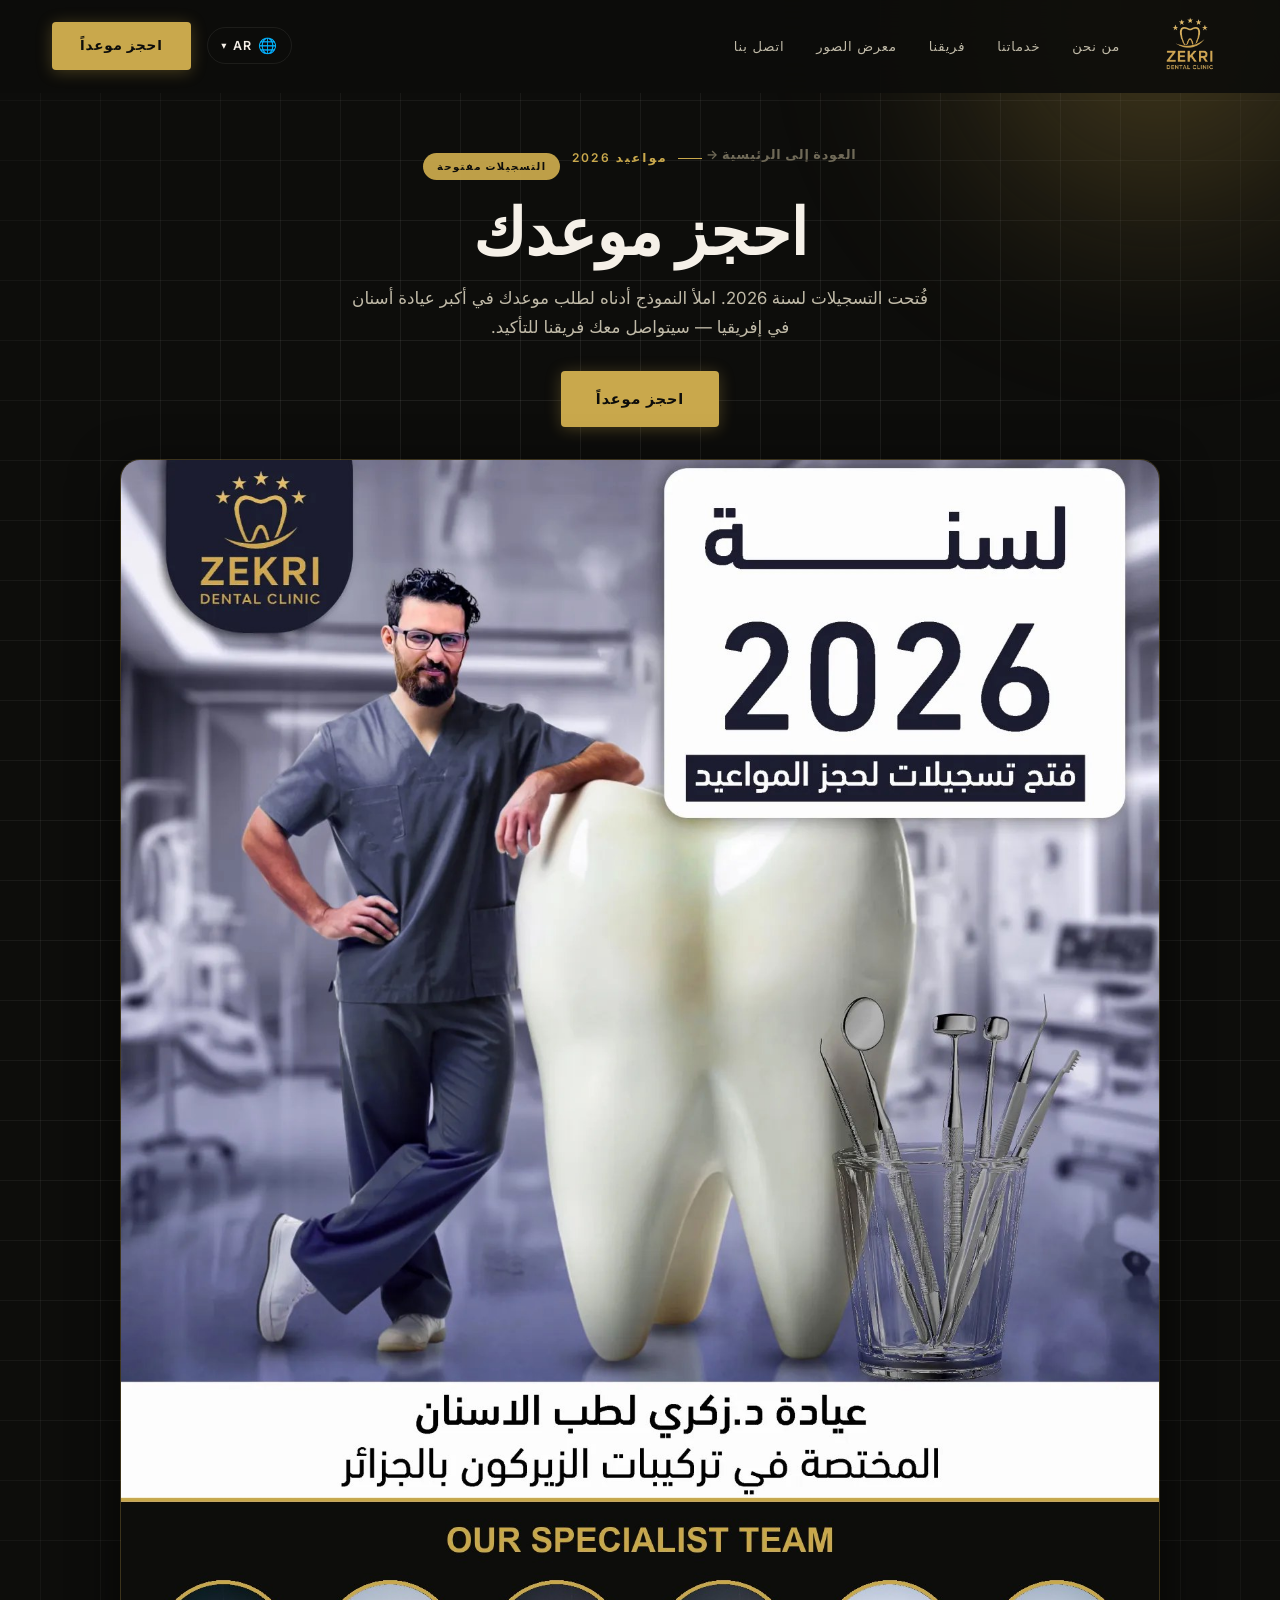
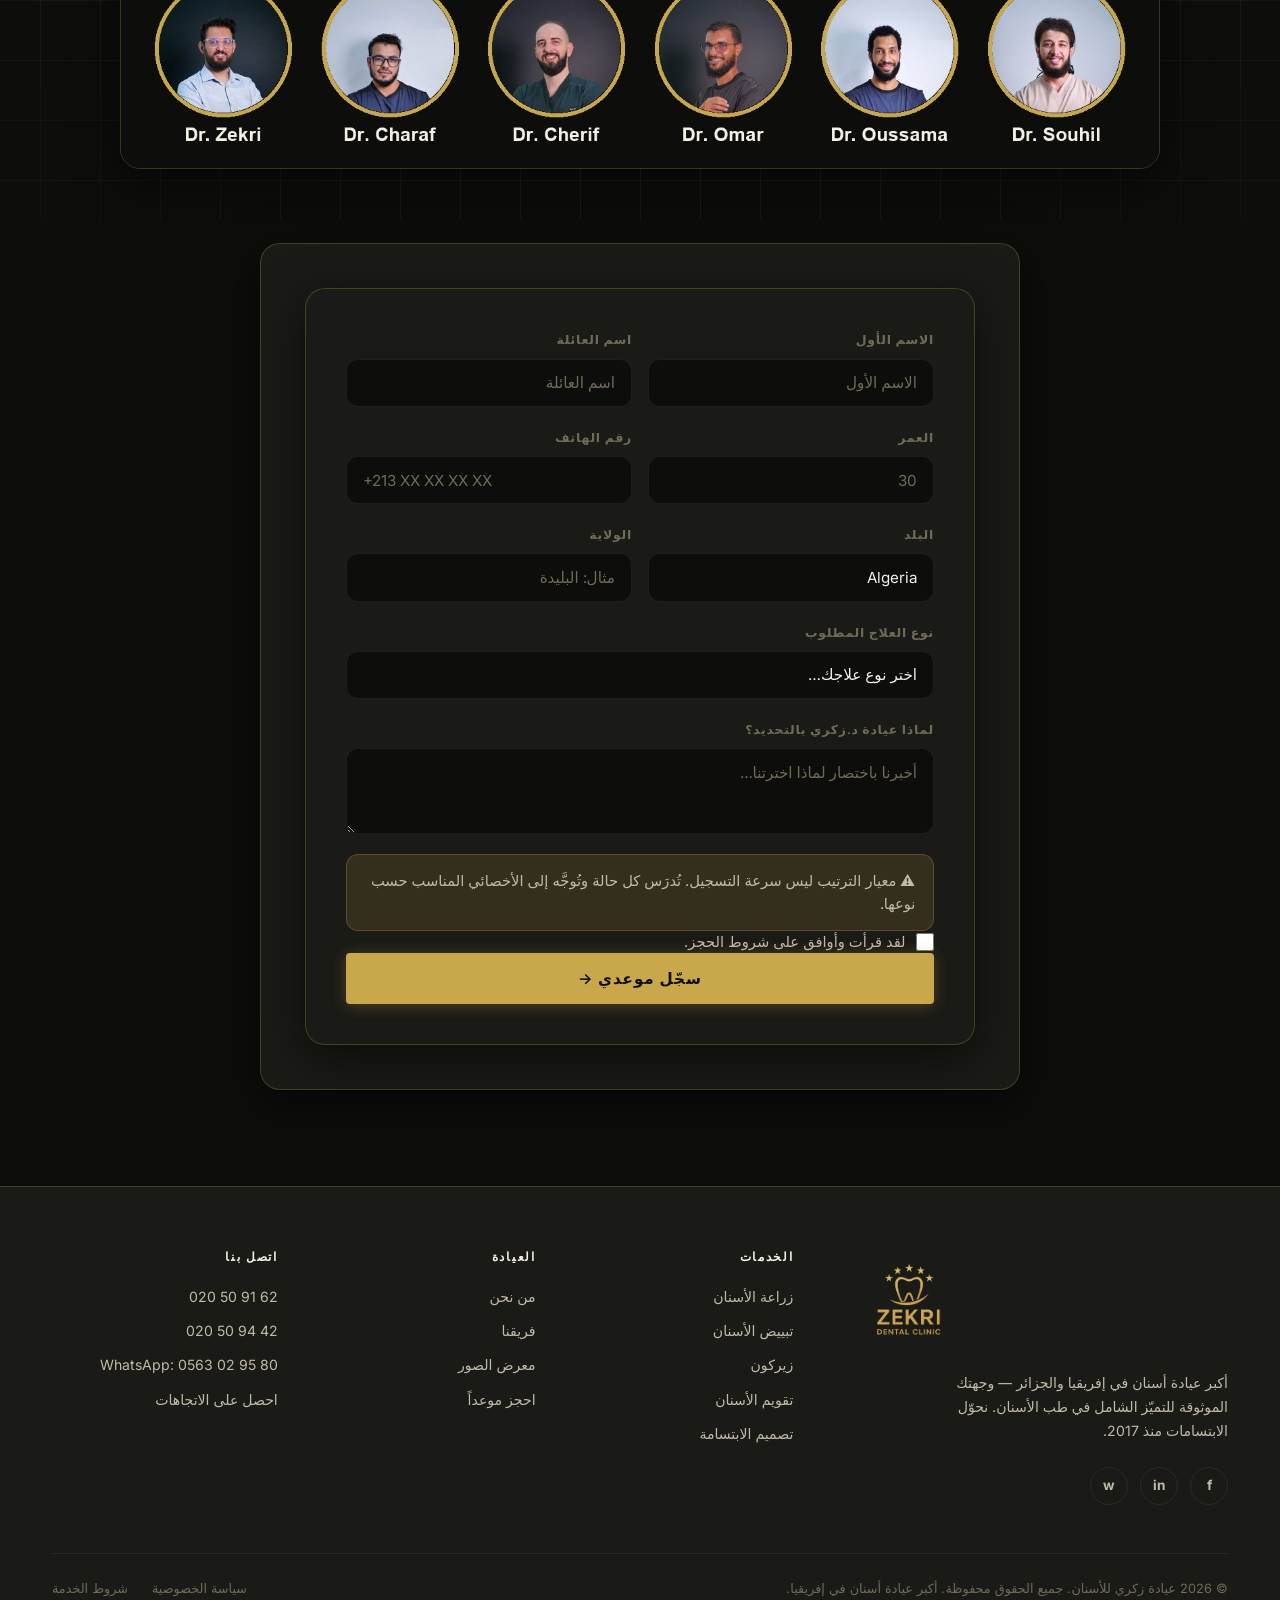
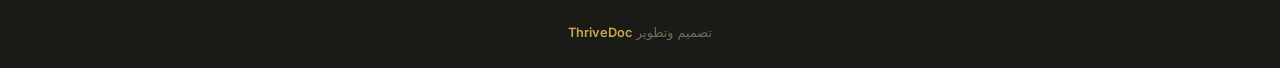
==== commit 94f68309: "modify zekri website" ====
--- a/appointments.html
+++ b/appointments.html
@@ -1,5 +1,5 @@
 <!DOCTYPE html>
-<html lang="en" dir="ltr" data-theme="light">
+<html lang="en" dir="ltr" data-theme="dark">
 <head>
   <meta charset="UTF-8" />
   <meta name="viewport" content="width=device-width, initial-scale=1.0" />
@@ -41,9 +41,6 @@
           </ul>
         </div>
 
-        <button class="theme-toggle" id="themeToggle" aria-label="Toggle theme">
-          <span class="theme-toggle__icon">☀</span>
-        </button>
         <a href="#appt-form" class="btn btn--gold" data-i18n="nav.book">Book Appointment</a>
         <button class="nav__burger" id="burger" aria-label="Menu">
           <span></span><span></span><span></span>
@@ -186,7 +183,7 @@
           <div class="footer__social">
             <a href="https://www.facebook.com/cabinetdentairezekri/" target="_blank" rel="noopener" aria-label="Facebook">f</a>
             <a href="https://www.instagram.com/zekri_dental_clinic/" target="_blank" rel="noopener" aria-label="Instagram">in</a>
-            <a href="#" aria-label="WhatsApp">w</a>
+            <a href="https://wa.me/213563029580" target="_blank" rel="noopener" aria-label="WhatsApp">w</a>
           </div>
         </div>
 
@@ -215,6 +212,7 @@
             <ul>
               <li><a href="tel:020509162">020 50 91 62</a></li>
               <li><a href="tel:020509442">020 50 94 42</a></li>
+              <li><a href="https://wa.me/213563029580" target="_blank" rel="noopener" dir="ltr">WhatsApp: 0563 02 95 80</a></li>
               <li><a href="https://share.google/34iK57y8YLto9mi32" target="_blank" rel="noopener" data-i18n="contact.directions">Get Directions</a></li>
             </ul>
           </div>
--- a/style.css
+++ b/style.css
@@ -179,7 +179,14 @@
 
 .hero__sub { font-size: 1.1rem; color: var(--text-2); line-height: 1.8; margin-bottom: 2.5rem; }
 
-.hero__cta { display: flex; gap: 1rem; justify-content: center; flex-wrap: wrap; margin-bottom: 4rem; }
+.hero__cta { display: flex; justify-content: center; margin-bottom: 4rem; }
+.hero__cta-book { justify-content: center; font-size: clamp(1rem, 3vw, 1.2rem); padding: clamp(1.1rem, 3vw, 1.5rem) clamp(2.2rem, 8vw, 3.6rem); letter-spacing: 0.08em; border-radius: 6px; animation: ctaGlow 2.6s ease-in-out infinite; }
+.hero__cta-book:hover { transform: translateY(-2px) scale(1.03); }
+@keyframes ctaGlow {
+  0%, 100% { box-shadow: 0 2px 16px rgba(201, 168, 76, 0.35); }
+  50% { box-shadow: 0 6px 36px rgba(201, 168, 76, 0.7); }
+}
+@media (prefers-reduced-motion: reduce) { .hero__cta-book { animation: none; } }
 
 .hero__stats { display: flex; align-items: center; justify-content: center; gap: 0px; flex-wrap: wrap; padding: 2rem; background: var(--bg-card); border: 1px solid var(--gold-border); border-radius: var(--radius-lg); box-shadow: var(--shadow-lg); }
 
@@ -191,9 +198,18 @@
 
 .stat__divider { width: 1px; height: 40px; background: var(--border); }
 
+/* Google Reviews stat — clickable */
+.stat--reviews { text-decoration: none; cursor: pointer; border-radius: var(--radius); transition: transform var(--transition), background var(--transition); }
+.stat--reviews:hover { transform: translateY(-2px); }
+.stat--reviews:hover .stat__num,
+.stat--reviews:hover .stat__label { color: var(--gold-light); }
+.stat__star { color: var(--gold); margin-left: 0.12em; }
+
 .hero__scroll { position: absolute; bottom: 2.5rem; left: 50%; transform: translateX(-50%); display: flex; flex-direction: column; align-items: center; gap: 0.75rem; color: var(--text-3); font-size: 0.7rem; letter-spacing: 0.14em; text-transform: uppercase; }
 
 .hero__scroll-line { width: 1px; height: 40px; background: linear-gradient(to bottom, var(--gold), transparent); animation: 2s ease-in-out 0s infinite normal none running scrollLine; }
+.hero__scroll--link { text-decoration: none; cursor: pointer; transition: color var(--transition); }
+.hero__scroll--link:hover { color: var(--gold); }
 
 @keyframes scrollLine { 
   0%, 100% { opacity: 1; height: 40px; }
@@ -817,6 +833,9 @@
   .vcard--featured { grid-template-columns: 1fr; gap: 1.5rem; padding: 1.25rem; }
   .vcard--featured .vcard__media { width: 100%; }
   .vreels { grid-template-columns: repeat(2, 1fr); gap: 1rem; }
+  /* hero CTA -> big, near full-width so it dominates on phones */
+  .hero__cta { width: 100%; }
+  .hero__cta-book { width: 100%; max-width: 400px; font-size: 1.2rem; padding: 1.35rem 2rem; }
   /* hero stats -> clean 2x2 */
   .hero__stats { display: grid; grid-template-columns: 1fr 1fr; gap: 0.75rem 0.4rem; padding: 1.5rem 1rem; width: 100%; max-width: 430px; margin: 0 auto; }
   .stat { padding: 0.5rem; }
